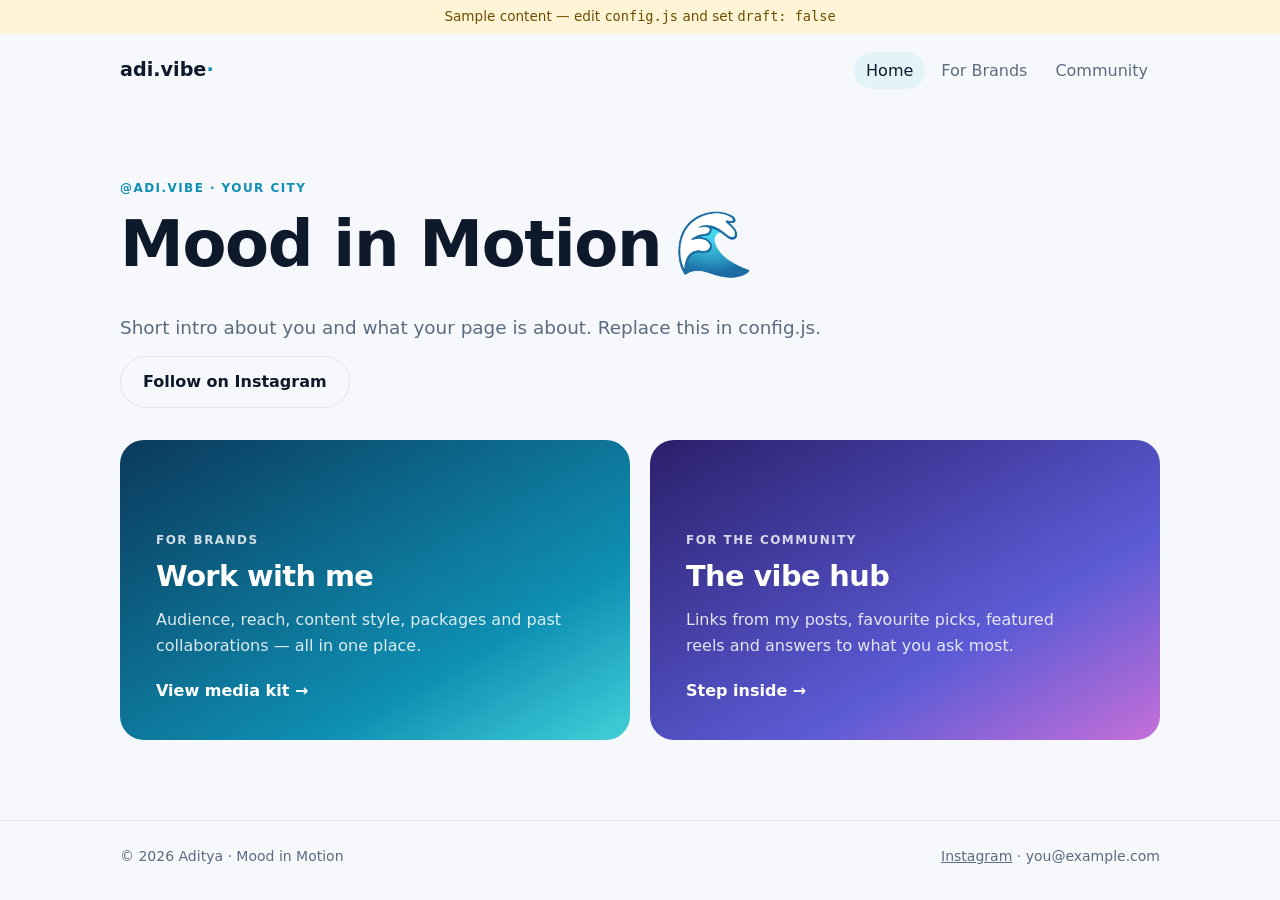
==== index.html @ fda82de6 "Add adi.vibe website: home, brand media kit, and community hub Co-Authored-By: Claude Opus 5.5 <nore" ====
<!doctype html>
<html lang="en">
<head>
  <meta charset="utf-8">
  <meta name="viewport" content="width=device-width, initial-scale=1">
  <title>adi.vibe — Mood in Motion</title>
  <link rel="stylesheet" href="styles.css">
</head>
<body data-page="home">
  <header id="header"></header>

  <main>
    <section class="hero wrap">
      <p class="eyebrow">@<span data-text="handle"></span> · <span data-text="location"></span></p>
      <h1><span data-text="tagline"></span><span class="wave">🌊</span></h1>
      <p class="lede" data-text="bio"></p>
      <a class="btn ghost" data-href="instagram" target="_blank" rel="noopener">Follow on Instagram</a>
    </section>

    <section class="wrap doors">
      <a class="door brands" href="brands.html">
        <span class="eyebrow">For brands</span>
        <h2>Work with me</h2>
        <p>Audience, reach, content style, packages and past collaborations — all in one place.</p>
        <span class="arrow">View media kit →</span>
      </a>
      <a class="door community" href="community.html">
        <span class="eyebrow">For the community</span>
        <h2>The vibe hub</h2>
        <p>Links from my posts, favourite picks, featured reels and answers to what you ask most.</p>
        <span class="arrow">Step inside →</span>
      </a>
    </section>
  </main>

  <footer id="footer"></footer>
  <script src="config.js"></script>
  <script src="app.js"></script>
</body>
</html>
---- styles.css ----
:root {
  --bg: #f6f8fb;
  --surface: #ffffff;
  --text: #0e1a2b;
  --muted: #5b6b80;
  --line: #e2e8f0;
  --accent: #0e8fb3;
  --accent-2: #5b5bd6;
  --accent-soft: #e3f4f9;
  --radius: 18px;
  color-scheme: light;
}
@media (prefers-color-scheme: dark) {
  :root {
    --bg: #07111f;
    --surface: #0f1d30;
    --text: #e8eef6;
    --muted: #93a3b8;
    --line: #1e2f47;
    --accent: #3cc6e8;
    --accent-2: #8b8bff;
    --accent-soft: #10304a;
    color-scheme: dark;
  }
}

* { box-sizing: border-box; }
body {
  margin: 0;
  font: 16px/1.6 system-ui, -apple-system, "Segoe UI", Roboto, sans-serif;
  background: var(--bg);
  color: var(--text);
}
a { color: inherit; }
h1, h2, h3 { line-height: 1.15; margin: 0 0 .5em; letter-spacing: -.02em; }
h1 { font-size: clamp(2.2rem, 6vw, 4rem); }
h2 { font-size: clamp(1.4rem, 3vw, 1.8rem); }
h3 { font-size: 1.05rem; }
p { margin: 0 0 .75em; }
.wrap { max-width: 1080px; margin: 0 auto; padding-inline: 20px; }
.muted { color: var(--muted); }
.small { font-size: .875rem; }
.eyebrow { text-transform: uppercase; letter-spacing: .12em; font-size: .75rem; font-weight: 600; color: var(--accent); margin-bottom: .75em; }
.lede { font-size: 1.15rem; color: var(--muted); max-width: 60ch; }
main section { margin-block: 56px; }

/* Header / footer */
.draft { background: #fff4d6; color: #6b4e00; text-align: center; font-size: .85rem; padding: 6px 16px; }
.nav { display: flex; align-items: center; justify-content: space-between; flex-wrap: wrap; gap: 12px; padding-block: 18px; }
.logo { font-weight: 800; font-size: 1.2rem; text-decoration: none; }
.logo span { color: var(--accent); }
.nav-links { display: flex; gap: 4px; flex-wrap: wrap; }
.nav-links a { text-decoration: none; padding: 6px 12px; border-radius: 999px; color: var(--muted); }
.nav-links a:hover { color: var(--text); }
.nav-links a[aria-current="page"] { background: var(--accent-soft); color: var(--text); }
footer { border-top: 1px solid var(--line); margin-top: 80px; color: var(--muted); font-size: .875rem; }
.footer-row { display: flex; justify-content: space-between; flex-wrap: wrap; gap: 8px; padding-block: 24px; }

/* Buttons */
.btn {
  display: inline-block; border: 0; cursor: pointer; text-decoration: none; font: inherit; font-weight: 600;
  padding: 12px 22px; border-radius: 999px; color: #fff;
  background: linear-gradient(120deg, var(--accent), var(--accent-2));
}
.btn.ghost { background: transparent; color: var(--text); border: 1.5px solid var(--line); }
.btn.ghost:hover { border-color: var(--accent); }

/* Home */
.hero { padding-block: 72px 32px; }
.wave { display: inline-block; margin-left: .2em; animation: drift 4s ease-in-out infinite; }
@keyframes drift { 50% { transform: translate(6px, -4px) rotate(6deg); } }
@media (prefers-reduced-motion: reduce) { .wave { animation: none; } }
.doors { display: grid; grid-template-columns: repeat(auto-fit, minmax(280px, 1fr)); gap: 20px; }
.door {
  position: relative; overflow: hidden; text-decoration: none; padding: 36px; border-radius: 24px;
  min-height: 300px; display: flex; flex-direction: column; justify-content: flex-end; color: #fff;
  transition: transform .2s ease;
}
.door:hover { transform: translateY(-4px); }
.door .eyebrow { color: rgba(255,255,255,.8); }
.door p { color: rgba(255,255,255,.85); max-width: 40ch; }
.door .arrow { font-weight: 600; margin-top: 8px; }
.door.brands { background: linear-gradient(150deg, #0b3a5c, #0e8fb3 70%, #42d0d8); }
.door.community { background: linear-gradient(150deg, #2b1f6b, #5b5bd6 65%, #c56fd8); }

/* Cards & grids */
.page-head { margin-block: 48px 24px; }
.grid { display: grid; gap: 16px; }
.grid.two { grid-template-columns: repeat(auto-fit, minmax(260px, 1fr)); }
.grid.three { grid-template-columns: repeat(auto-fit, minmax(240px, 1fr)); }
.grid + .grid { margin-top: 16px; }
.card { background: var(--surface); border: 1px solid var(--line); border-radius: var(--radius); padding: 22px; text-decoration: none; display: block; }
a.card:hover { border-color: var(--accent); }
.card p { color: var(--muted); }
.tag { display: inline-block; font-size: .72rem; font-weight: 600; padding: 3px 10px; border-radius: 999px; background: var(--accent-soft); color: var(--accent); margin-bottom: 10px; }

/* Brands */
.stats { display: grid; grid-template-columns: repeat(auto-fit, minmax(160px, 1fr)); gap: 16px; margin-bottom: 8px; }
.stat { background: var(--surface); border: 1px solid var(--line); border-radius: var(--radius); padding: 22px; }
.stat b { display: block; font-size: 2rem; letter-spacing: -.02em; }
.stat span { color: var(--muted); font-size: .9rem; }
.bar { display: grid; grid-template-columns: 6.5em 1fr 3em; align-items: center; gap: 10px; font-size: .9rem; margin-top: 10px; }
.bar span { color: var(--muted); overflow: hidden; text-overflow: ellipsis; white-space: nowrap; }
.bar i { height: 8px; background: var(--accent-soft); border-radius: 999px; overflow: hidden; }
.bar em { display: block; height: 100%; background: var(--accent); border-radius: 999px; }
.bar b { text-align: right; font-weight: 600; }
.pillar .num { font-weight: 800; color: var(--accent); font-size: .85rem; }
.package ul { list-style: none; padding: 0; margin: 0; }
.package li { padding: 6px 0; border-top: 1px solid var(--line); color: var(--muted); }
.package .price { font-size: 1.4rem; font-weight: 700; color: var(--text); }
.package.featured { border: 2px solid var(--accent); }
blockquote { margin: 0; }
blockquote p { font-size: 1.05rem; color: var(--text) !important; }
cite { color: var(--muted); font-style: normal; font-size: .9rem; }

.form { display: grid; grid-template-columns: repeat(auto-fit, minmax(240px, 1fr)); gap: 16px; }
.form label { display: grid; gap: 6px; font-size: .9rem; font-weight: 600; }
.form .full { grid-column: 1 / -1; }
.form input, .form select, .form textarea {
  font: inherit; font-weight: 400; padding: 10px 12px; border-radius: 10px;
  border: 1px solid var(--line); background: var(--bg); color: var(--text);
}
.form input:focus, .form select:focus, .form textarea:focus { outline: 2px solid var(--accent); outline-offset: 1px; }
.form-foot { display: flex; align-items: center; gap: 16px; flex-wrap: wrap; }

/* Community */
.links { display: grid; gap: 12px; max-width: 640px; }
.pill-link {
  display: flex; justify-content: space-between; align-items: center; gap: 12px; flex-wrap: wrap;
  padding: 16px 22px; border-radius: 999px; background: var(--surface); border: 1px solid var(--line); text-decoration: none;
}
a.pill-link:hover { border-color: var(--accent); }
.pill-link span { color: var(--muted); font-size: .9rem; }
.post .thumb { aspect-ratio: 4 / 5; border-radius: 12px; margin-bottom: 14px; }
.t0 { background: linear-gradient(160deg, #0b3a5c, #42d0d8); }
.t1 { background: linear-gradient(160deg, #2b1f6b, #c56fd8); }
.t2 { background: linear-gradient(160deg, #0e8fb3, #f2b880); }
.filters { display: flex; gap: 8px; flex-wrap: wrap; margin-bottom: 16px; }
.filters button {
  font: inherit; font-size: .9rem; cursor: pointer; padding: 6px 14px; border-radius: 999px;
  border: 1px solid var(--line); background: var(--surface); color: var(--muted);
}
.filters button[aria-pressed="true"] { background: var(--text); color: var(--bg); border-color: var(--text); }
.faq { display: grid; gap: 10px; max-width: 760px; }
.faq summary { cursor: pointer; font-weight: 600; }
.faq details p { margin: 12px 0 0; }
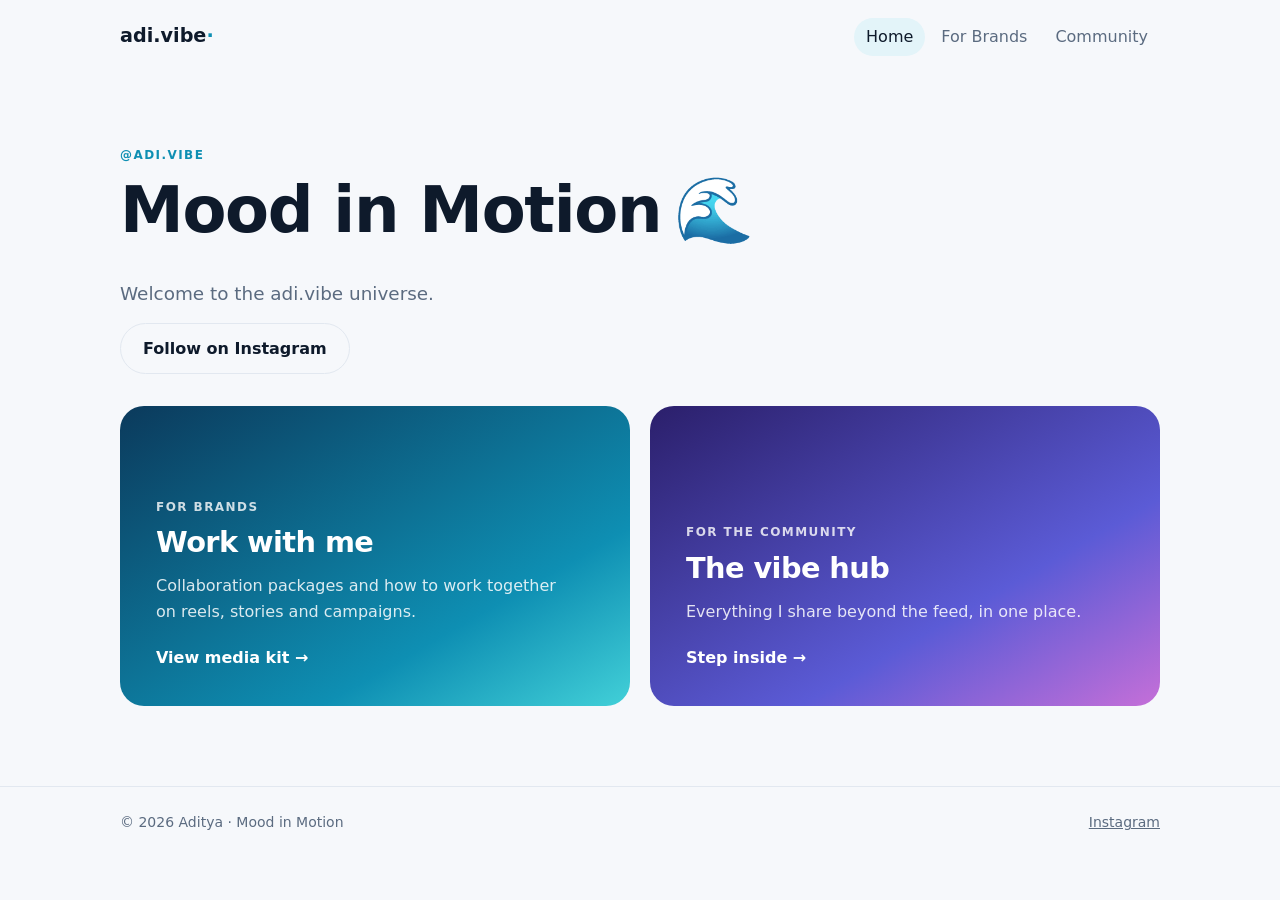
==== commit 7d746bd1: "Use only verified profile info; hide empty sections, DM fallback for brands Co-Authored-By: Claude O" ====
--- a/index.html
+++ b/index.html
@@ -11,7 +11,7 @@
 
   <main>
     <section class="hero wrap">
-      <p class="eyebrow">@<span data-text="handle"></span> · <span data-text="location"></span></p>
+      <p class="eyebrow" id="eyebrow"></p>
       <h1><span data-text="tagline"></span><span class="wave">🌊</span></h1>
       <p class="lede" data-text="bio"></p>
       <a class="btn ghost" data-href="instagram" target="_blank" rel="noopener">Follow on Instagram</a>
@@ -21,13 +21,13 @@
       <a class="door brands" href="brands.html">
         <span class="eyebrow">For brands</span>
         <h2>Work with me</h2>
-        <p>Audience, reach, content style, packages and past collaborations — all in one place.</p>
+        <p>Collaboration packages and how to work together on reels, stories and campaigns.</p>
         <span class="arrow">View media kit →</span>
       </a>
       <a class="door community" href="community.html">
         <span class="eyebrow">For the community</span>
         <h2>The vibe hub</h2>
-        <p>Links from my posts, favourite picks, featured reels and answers to what you ask most.</p>
+        <p>Everything I share beyond the feed, in one place.</p>
         <span class="arrow">Step inside →</span>
       </a>
     </section>
--- a/styles.css
+++ b/styles.css
@@ -25,6 +25,7 @@
 }
 
 * { box-sizing: border-box; }
+[hidden] { display: none !important; }
 body {
   margin: 0;
   font: 16px/1.6 system-ui, -apple-system, "Segoe UI", Roboto, sans-serif;
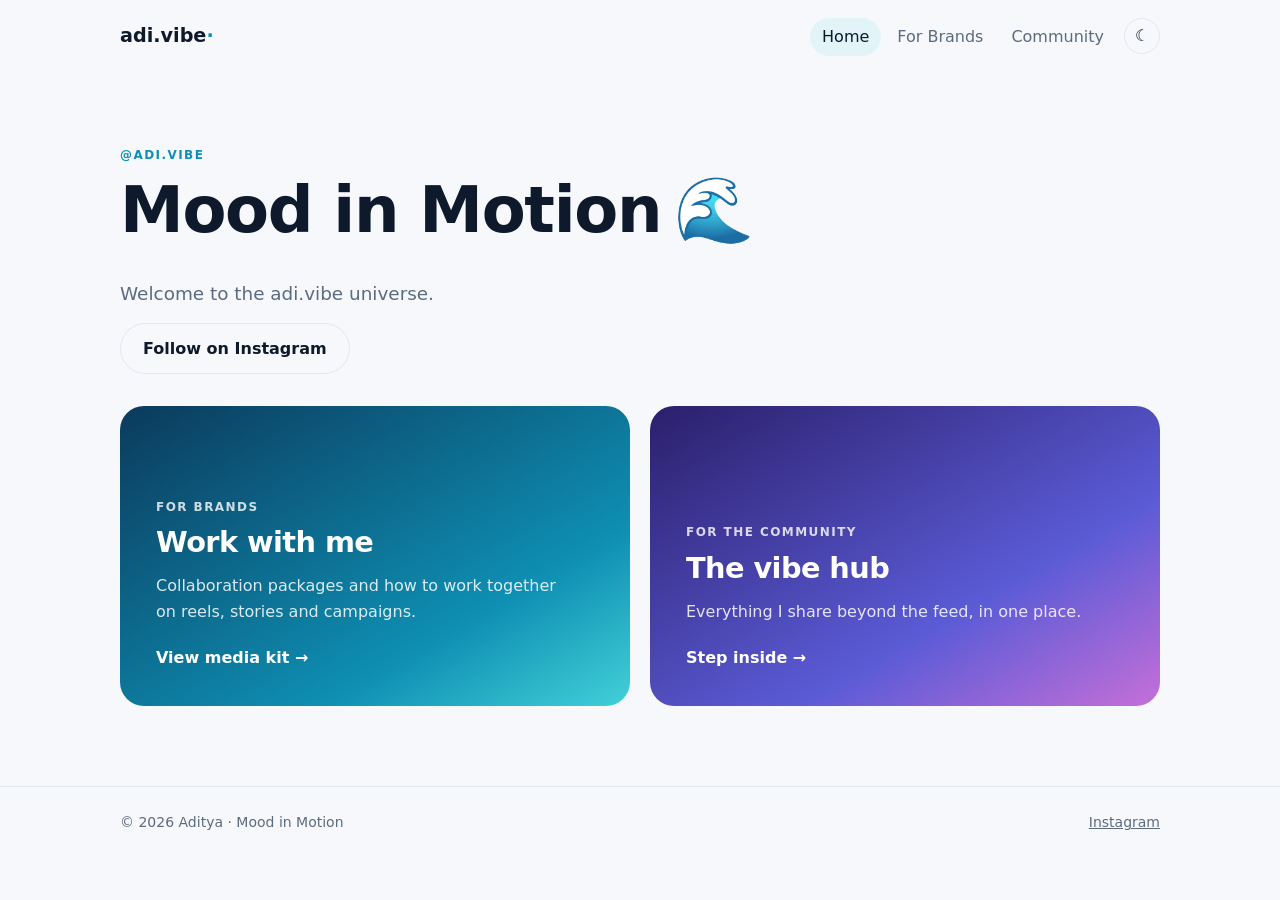
==== commit d4407520: "Add night mode toggle to header Follows the system theme until the visitor picks one; the choice is " ====
--- a/index.html
+++ b/index.html
@@ -5,6 +5,7 @@
   <meta name="viewport" content="width=device-width, initial-scale=1">
   <title>adi.vibe — Mood in Motion</title>
   <link rel="stylesheet" href="styles.css">
+  <script>try { const t = localStorage.getItem("theme"); if (t) document.documentElement.dataset.theme = t; } catch (e) {}</script>
 </head>
 <body data-page="home">
   <header id="header"></header>
--- a/styles.css
+++ b/styles.css
@@ -10,8 +10,20 @@
   --radius: 18px;
   color-scheme: light;
 }
+/* Dark theme: follows the system unless the visitor picked one with the toggle */
+:root[data-theme="dark"] {
+  --bg: #07111f;
+  --surface: #0f1d30;
+  --text: #e8eef6;
+  --muted: #93a3b8;
+  --line: #1e2f47;
+  --accent: #3cc6e8;
+  --accent-2: #8b8bff;
+  --accent-soft: #10304a;
+  color-scheme: dark;
+}
 @media (prefers-color-scheme: dark) {
-  :root {
+  :root:not([data-theme="light"]) {
     --bg: #07111f;
     --surface: #0f1d30;
     --text: #e8eef6;
@@ -54,6 +66,11 @@
 .nav-links a { text-decoration: none; padding: 6px 12px; border-radius: 999px; color: var(--muted); }
 .nav-links a:hover { color: var(--text); }
 .nav-links a[aria-current="page"] { background: var(--accent-soft); color: var(--text); }
+.theme-toggle {
+  border: 1.5px solid var(--line); background: transparent; color: var(--text); cursor: pointer;
+  width: 36px; height: 36px; border-radius: 999px; font-size: 1rem; line-height: 1; margin-left: 4px;
+}
+.theme-toggle:hover { border-color: var(--accent); }
 footer { border-top: 1px solid var(--line); margin-top: 80px; color: var(--muted); font-size: .875rem; }
 .footer-row { display: flex; justify-content: space-between; flex-wrap: wrap; gap: 8px; padding-block: 24px; }
 
